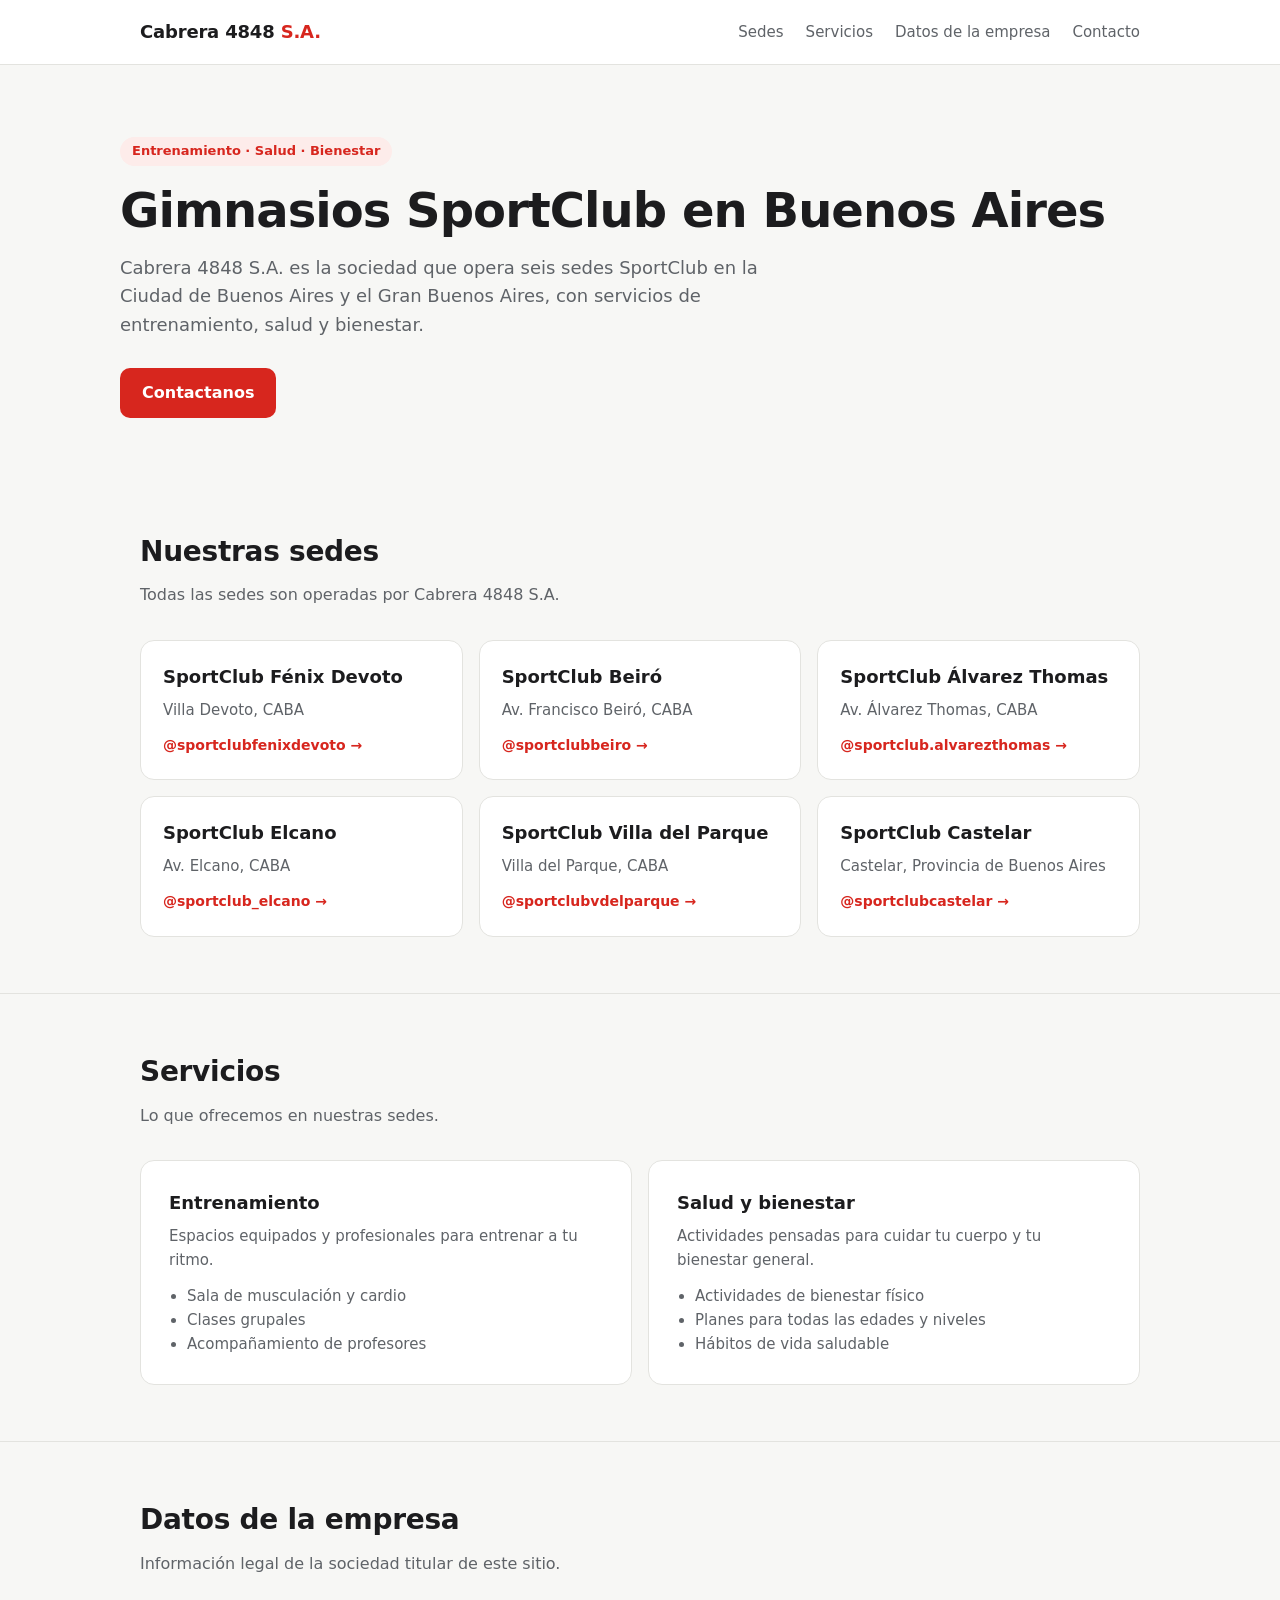
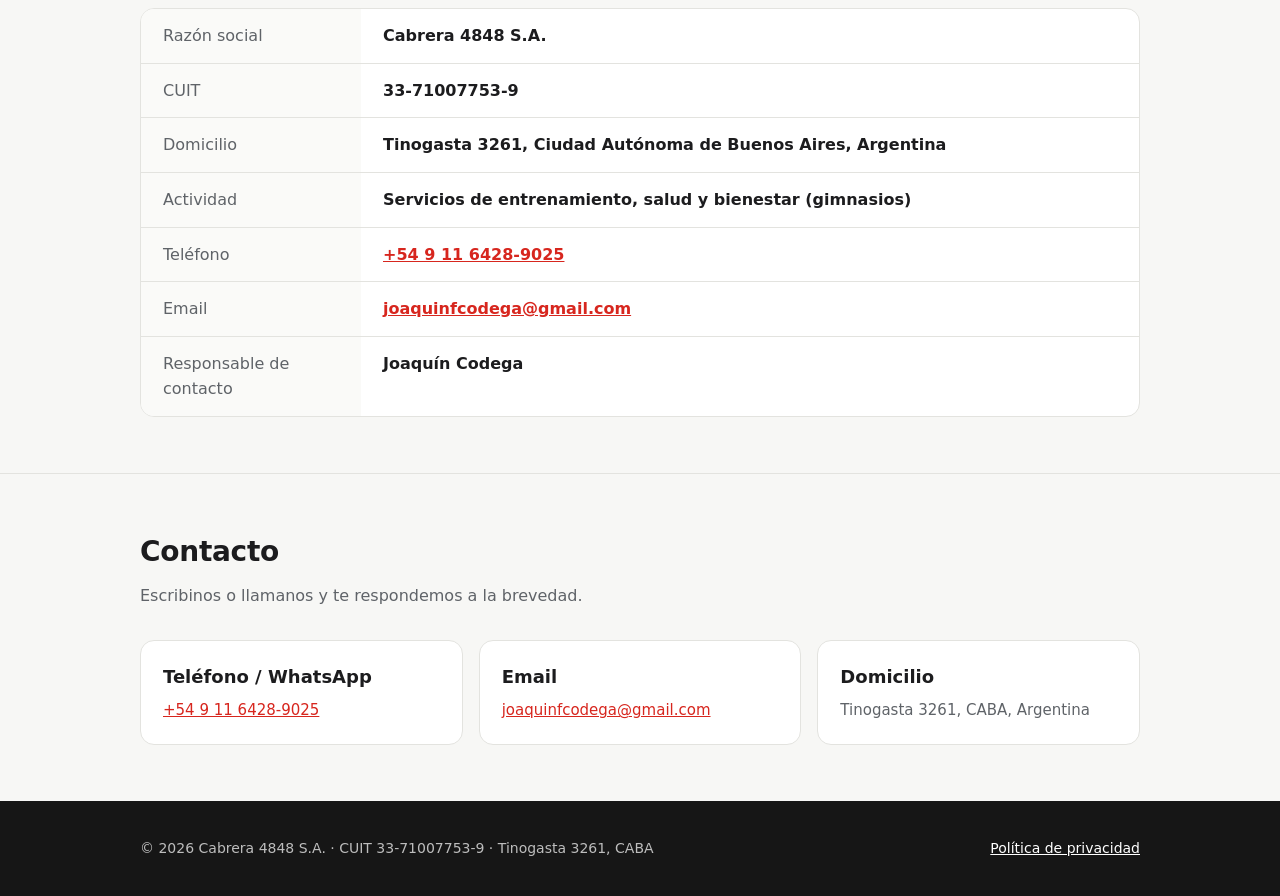
==== index.html @ 889f2b78 "Sitio institucional Cabrera 4848 S.A. Co-Authored-By: Claude Opus 5.5 <noreply@anthropic.com>" ====
<!doctype html>
<html lang="es-AR">
<head>
  <meta charset="utf-8">
  <meta name="viewport" content="width=device-width, initial-scale=1">
  <title>Cabrera 4848 S.A. | Sedes SportClub</title>
  <meta name="description" content="Cabrera 4848 S.A. (CUIT 33-71007753-9) opera sedes SportClub en Buenos Aires: entrenamiento, salud y bienestar.">
  <!-- Acá va la etiqueta de verificación de dominio de Meta:
  <meta name="facebook-domain-verification" content="CODIGO_DE_META" /> -->
  <link rel="stylesheet" href="estilos.css">
</head>
<body>

<header>
  <div class="wrap nav">
    <a class="brand" href="#">Cabrera 4848 <span>S.A.</span></a>
    <ul>
      <li><a href="#sedes">Sedes</a></li>
      <li><a href="#servicios">Servicios</a></li>
      <li><a href="#empresa">Datos de la empresa</a></li>
      <li><a href="#contacto">Contacto</a></li>
    </ul>
  </div>
</header>

<main>
  <div class="wrap hero">
    <span class="tag">Entrenamiento · Salud · Bienestar</span>
    <h1>Gimnasios SportClub en Buenos Aires</h1>
    <p>Cabrera 4848 S.A. es la sociedad que opera seis sedes SportClub en la Ciudad de Buenos Aires y el Gran Buenos Aires, con servicios de entrenamiento, salud y bienestar.</p>
    <a class="btn" href="#contacto">Contactanos</a>
  </div>

  <section id="sedes">
    <div class="wrap">
      <h2>Nuestras sedes</h2>
      <p class="sub">Todas las sedes son operadas por Cabrera 4848 S.A.</p>
      <div class="grid">
        <div class="card">
          <h3>SportClub Fénix Devoto</h3>
          <p>Villa Devoto, CABA</p>
          <a class="ig" href="https://www.instagram.com/sportclubfenixdevoto/" target="_blank" rel="noopener">@sportclubfenixdevoto →</a>
        </div>
        <div class="card">
          <h3>SportClub Beiró</h3>
          <p>Av. Francisco Beiró, CABA</p>
          <a class="ig" href="https://www.instagram.com/sportclubbeiro/" target="_blank" rel="noopener">@sportclubbeiro →</a>
        </div>
        <div class="card">
          <h3>SportClub Álvarez Thomas</h3>
          <p>Av. Álvarez Thomas, CABA</p>
          <a class="ig" href="https://www.instagram.com/sportclub.alvarezthomas/" target="_blank" rel="noopener">@sportclub.alvarezthomas →</a>
        </div>
        <div class="card">
          <h3>SportClub Elcano</h3>
          <p>Av. Elcano, CABA</p>
          <a class="ig" href="https://www.instagram.com/sportclub_elcano/" target="_blank" rel="noopener">@sportclub_elcano →</a>
        </div>
        <div class="card">
          <h3>SportClub Villa del Parque</h3>
          <p>Villa del Parque, CABA</p>
          <a class="ig" href="https://www.instagram.com/sportclubvdelparque/" target="_blank" rel="noopener">@sportclubvdelparque →</a>
        </div>
        <div class="card">
          <h3>SportClub Castelar</h3>
          <p>Castelar, Provincia de Buenos Aires</p>
          <a class="ig" href="https://www.instagram.com/sportclubcastelar/" target="_blank" rel="noopener">@sportclubcastelar →</a>
        </div>
      </div>
    </div>
  </section>

  <section id="servicios">
    <div class="wrap">
      <h2>Servicios</h2>
      <p class="sub">Lo que ofrecemos en nuestras sedes.</p>
      <div class="grid services">
        <div class="card">
          <h3>Entrenamiento</h3>
          <p>Espacios equipados y profesionales para entrenar a tu ritmo.</p>
          <ul>
            <li>Sala de musculación y cardio</li>
            <li>Clases grupales</li>
            <li>Acompañamiento de profesores</li>
          </ul>
        </div>
        <div class="card">
          <h3>Salud y bienestar</h3>
          <p>Actividades pensadas para cuidar tu cuerpo y tu bienestar general.</p>
          <ul>
            <li>Actividades de bienestar físico</li>
            <li>Planes para todas las edades y niveles</li>
            <li>Hábitos de vida saludable</li>
          </ul>
        </div>
      </div>
    </div>
  </section>

  <section id="empresa">
    <div class="wrap">
      <h2>Datos de la empresa</h2>
      <p class="sub">Información legal de la sociedad titular de este sitio.</p>
      <div class="datos">
        <dl>
          <dt>Razón social</dt>
          <dd>Cabrera 4848 S.A.</dd>
          <dt>CUIT</dt>
          <dd>33-71007753-9</dd>
          <dt>Domicilio</dt>
          <dd>Tinogasta 3261, Ciudad Autónoma de Buenos Aires, Argentina</dd>
          <dt>Actividad</dt>
          <dd>Servicios de entrenamiento, salud y bienestar (gimnasios)</dd>
          <dt>Teléfono</dt>
          <dd><a href="tel:+5491164289025">+54 9 11 6428-9025</a></dd>
          <dt>Email</dt>
          <dd><a href="mailto:joaquinfcodega@gmail.com">joaquinfcodega@gmail.com</a></dd>
          <dt>Responsable de contacto</dt>
          <dd>Joaquín Codega</dd>
        </dl>
      </div>
    </div>
  </section>

  <section id="contacto">
    <div class="wrap">
      <h2>Contacto</h2>
      <p class="sub">Escribinos o llamanos y te respondemos a la brevedad.</p>
      <div class="grid">
        <div class="card">
          <h3>Teléfono / WhatsApp</h3>
          <p><a href="tel:+5491164289025">+54 9 11 6428-9025</a></p>
        </div>
        <div class="card">
          <h3>Email</h3>
          <p><a href="mailto:joaquinfcodega@gmail.com">joaquinfcodega@gmail.com</a></p>
        </div>
        <div class="card">
          <h3>Domicilio</h3>
          <p>Tinogasta 3261, CABA, Argentina</p>
        </div>
      </div>
    </div>
  </section>
</main>

<footer>
  <div class="wrap row">
    <div>© <span id="y">2026</span> Cabrera 4848 S.A. · CUIT 33-71007753-9 · Tinogasta 3261, CABA</div>
    <div><a href="privacidad.html">Política de privacidad</a></div>
  </div>
</footer>

<script>document.getElementById('y').textContent = new Date().getFullYear();</script>
</body>
</html>
---- estilos.css ----
:root {
  --bg: #f7f7f5;
  --surface: #ffffff;
  --text: #1c1c1e;
  --muted: #5f6368;
  --line: #e3e3df;
  --accent: #d7261e;
  --accent-soft: #fdecea;
  --radius: 14px;
}

* { box-sizing: border-box; }

html { scroll-behavior: smooth; }

body {
  margin: 0;
  background: var(--bg);
  color: var(--text);
  font-family: "Inter", system-ui, -apple-system, "Segoe UI", Roboto, sans-serif;
  font-size: 16px;
  line-height: 1.6;
}

a { color: var(--accent); }

.wrap { max-width: 1040px; margin: 0 auto; padding: 0 20px; }

/* Header */
header {
  background: var(--surface);
  border-bottom: 1px solid var(--line);
  position: sticky; top: 0; z-index: 10;
}
.nav { display: flex; align-items: center; justify-content: space-between; height: 64px; gap: 16px; }
.brand { font-weight: 800; font-size: 18px; color: var(--text); text-decoration: none; letter-spacing: -0.01em; }
.brand span { color: var(--accent); }
.nav ul { list-style: none; display: flex; gap: 22px; margin: 0; padding: 0; }
.nav ul a { color: var(--muted); text-decoration: none; font-size: 15px; font-weight: 500; }
.nav ul a:hover { color: var(--text); }

/* Hero */
.hero { padding: 72px 0 56px; }
.hero .tag {
  display: inline-block; background: var(--accent-soft); color: var(--accent);
  font-size: 13px; font-weight: 600; padding: 4px 12px; border-radius: 99px; margin-bottom: 18px;
}
.hero h1 { font-size: clamp(32px, 5vw, 48px); line-height: 1.12; margin: 0 0 16px; letter-spacing: -0.02em; }
.hero p { font-size: 18px; color: var(--muted); max-width: 640px; margin: 0 0 28px; }
.btn {
  display: inline-block; background: var(--accent); color: #fff; text-decoration: none;
  padding: 12px 22px; border-radius: 10px; font-weight: 600;
}
.btn:hover { filter: brightness(0.92); }

/* Sections */
section { padding: 56px 0; scroll-margin-top: 64px; }
section + section { border-top: 1px solid var(--line); }
h2 { font-size: 28px; margin: 0 0 8px; letter-spacing: -0.01em; }
.sub { color: var(--muted); margin: 0 0 32px; }

.grid { display: grid; gap: 16px; grid-template-columns: repeat(auto-fill, minmax(280px, 1fr)); }
.card {
  background: var(--surface); border: 1px solid var(--line); border-radius: var(--radius);
  padding: 22px;
}
.card h3 { margin: 0 0 6px; font-size: 18px; }
.card p { margin: 0; color: var(--muted); font-size: 15px; }
.card a.ig { display: inline-block; margin-top: 12px; font-size: 14px; font-weight: 600; text-decoration: none; }

.services { grid-template-columns: repeat(auto-fit, minmax(300px, 1fr)); }
.services .card { padding: 28px; }
.services ul { margin: 12px 0 0; padding-left: 18px; color: var(--muted); font-size: 15px; }

/* Datos de la empresa */
.datos {
  background: var(--surface); border: 1px solid var(--line); border-radius: var(--radius);
  overflow: hidden;
}
.datos dl { margin: 0; display: grid; grid-template-columns: 220px 1fr; }
.datos dt, .datos dd { margin: 0; padding: 14px 22px; border-bottom: 1px solid var(--line); }
.datos dt { color: var(--muted); font-weight: 500; background: #fafaf8; }
.datos dd { font-weight: 600; word-break: break-word; }
.datos dl > :nth-last-child(-n+2) { border-bottom: 0; }

/* Footer */
footer { background: #161616; color: #bdbdbd; padding: 36px 0; font-size: 14px; }
footer a { color: #fff; }
footer .row { display: flex; flex-wrap: wrap; gap: 12px 32px; justify-content: space-between; }

/* Legal page */
.legal { max-width: 760px; padding: 56px 20px; }
.legal h1 { font-size: 32px; margin: 0 0 6px; }
.legal h2 { font-size: 20px; margin: 32px 0 8px; }
.legal p, .legal li { color: #333; }

@media (max-width: 640px) {
  .nav ul { display: none; }
  .hero { padding: 48px 0 40px; }
  .datos dl { grid-template-columns: 1fr; }
  .datos dt { border-bottom: 0; padding-bottom: 2px; background: none; }
  .datos dd { padding-top: 0; }
}
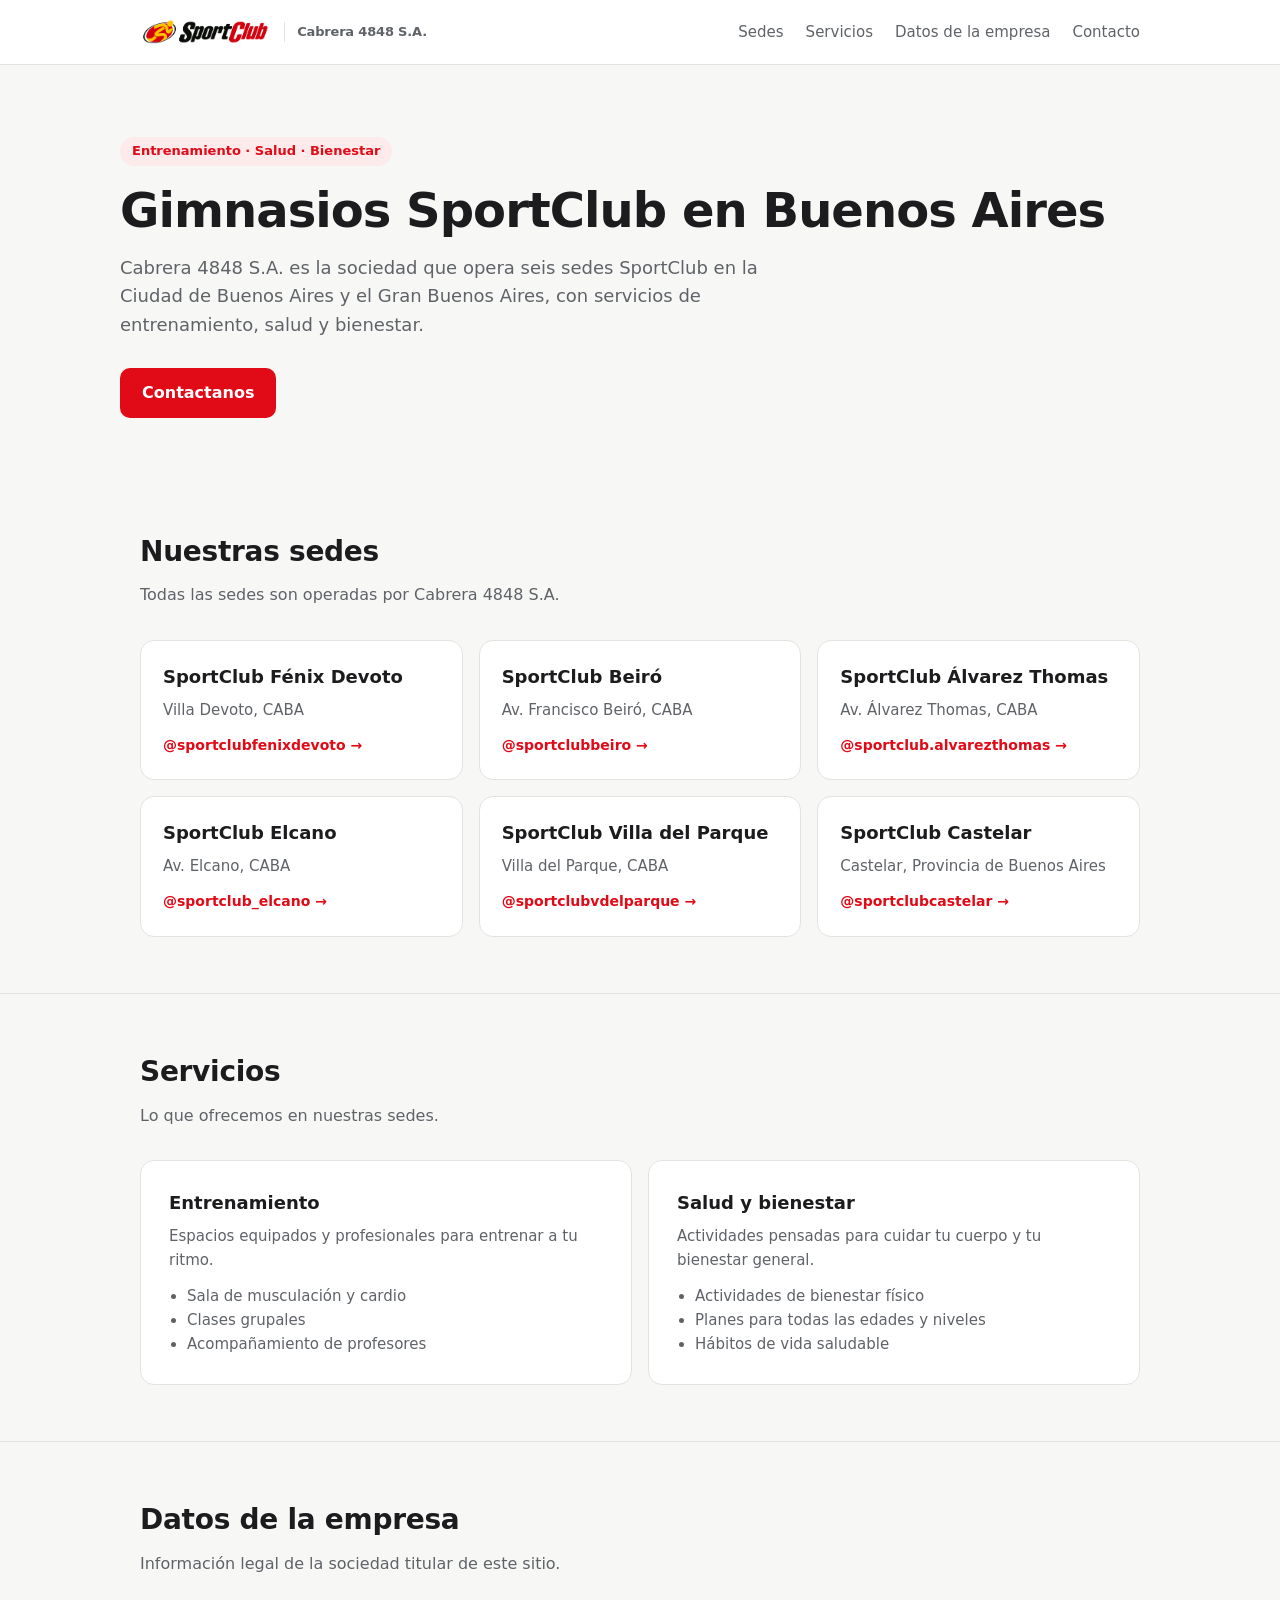
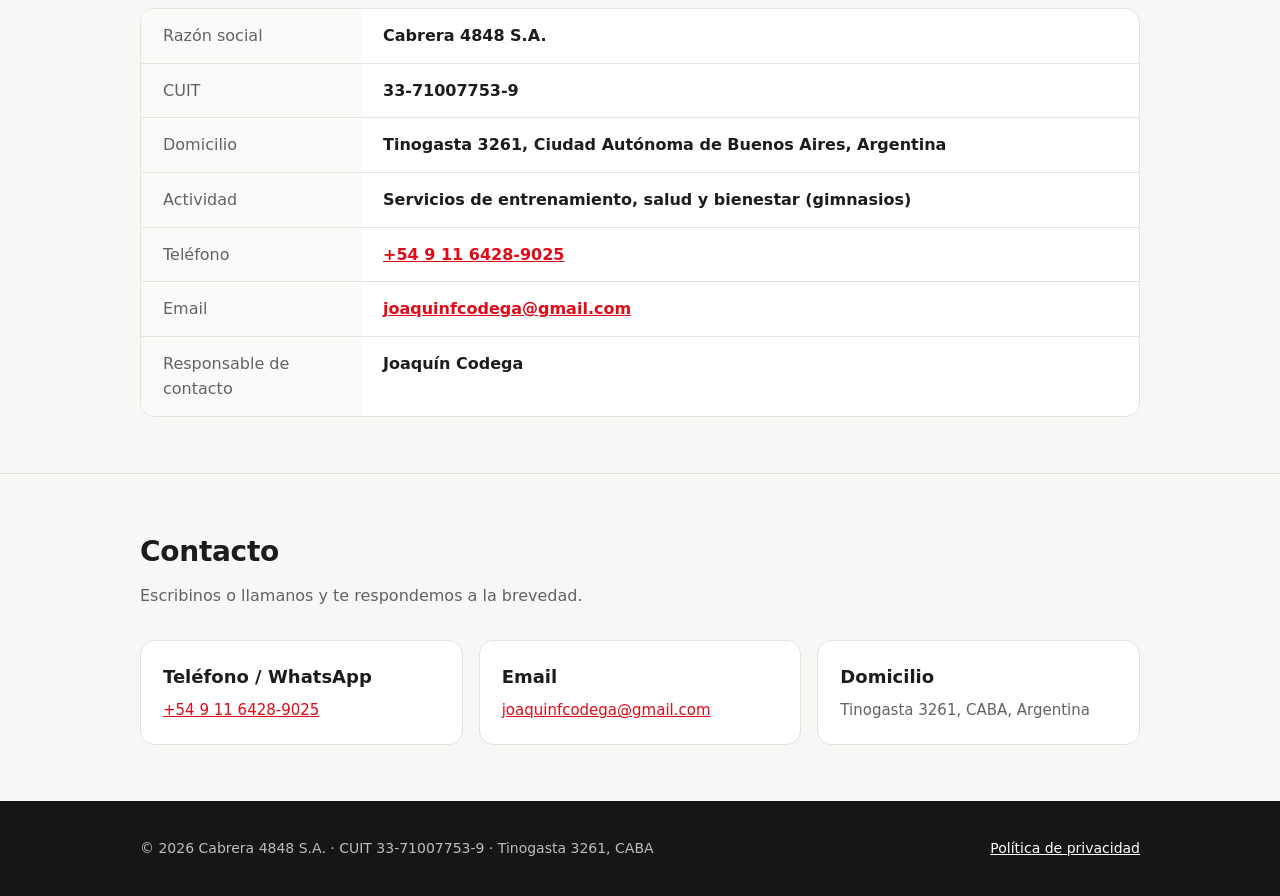
==== commit 2e58114b: "Agregar logo SportClub Co-Authored-By: Claude Opus 5.5 <noreply@anthropic.com>" ====
--- a/index.html
+++ b/index.html
@@ -13,7 +13,7 @@
 
 <header>
   <div class="wrap nav">
-    <a class="brand" href="#">Cabrera 4848 <span>S.A.</span></a>
+    <a class="brand" href="#"><img src="logo.png" alt="SportClub" width="150" height="50"><small>Cabrera 4848 S.A.</small></a>
     <ul>
       <li><a href="#sedes">Sedes</a></li>
       <li><a href="#servicios">Servicios</a></li>
--- a/estilos.css
+++ b/estilos.css
@@ -4,8 +4,8 @@
   --text: #1c1c1e;
   --muted: #5f6368;
   --line: #e3e3df;
-  --accent: #d7261e;
-  --accent-soft: #fdecea;
+  --accent: #e10a17;
+  --accent-soft: #fdeaeb;
   --radius: 14px;
 }
 
@@ -34,8 +34,12 @@
 }
 .nav { display: flex; align-items: center; justify-content: space-between; height: 64px; gap: 16px; }
 .brand { font-weight: 800; font-size: 18px; color: var(--text); text-decoration: none; letter-spacing: -0.01em; }
-.brand span { color: var(--accent); }
+.brand { display: flex; align-items: center; gap: 12px; }
+.brand img { height: 44px; width: auto; display: block; }
+.brand small { font-size: 13px; font-weight: 600; color: var(--muted); border-left: 1px solid var(--line); padding-left: 12px; }
 .nav ul { list-style: none; display: flex; gap: 22px; margin: 0; padding: 0; }
+.brand small, .nav ul a { white-space: nowrap; }
+@media (max-width: 860px) { .nav ul { display: none; } }
 .nav ul a { color: var(--muted); text-decoration: none; font-size: 15px; font-weight: 500; }
 .nav ul a:hover { color: var(--text); }
 
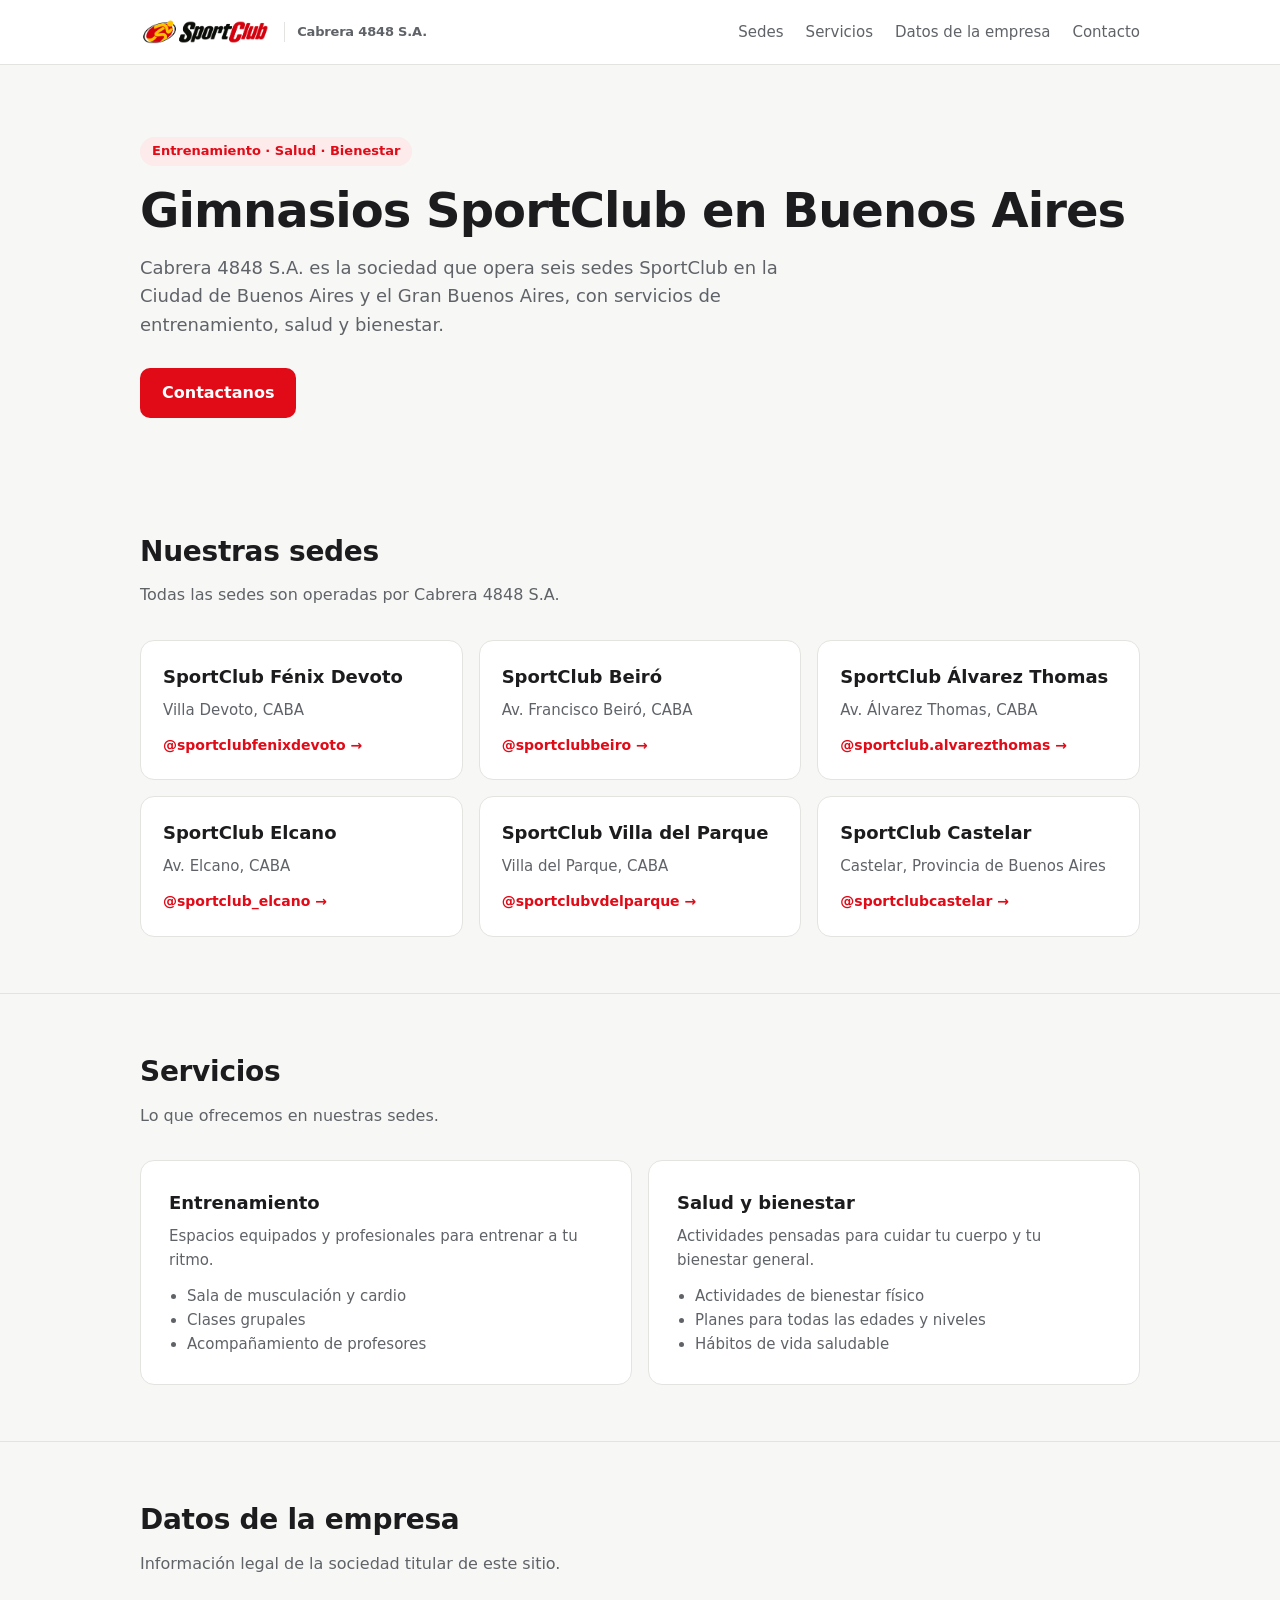
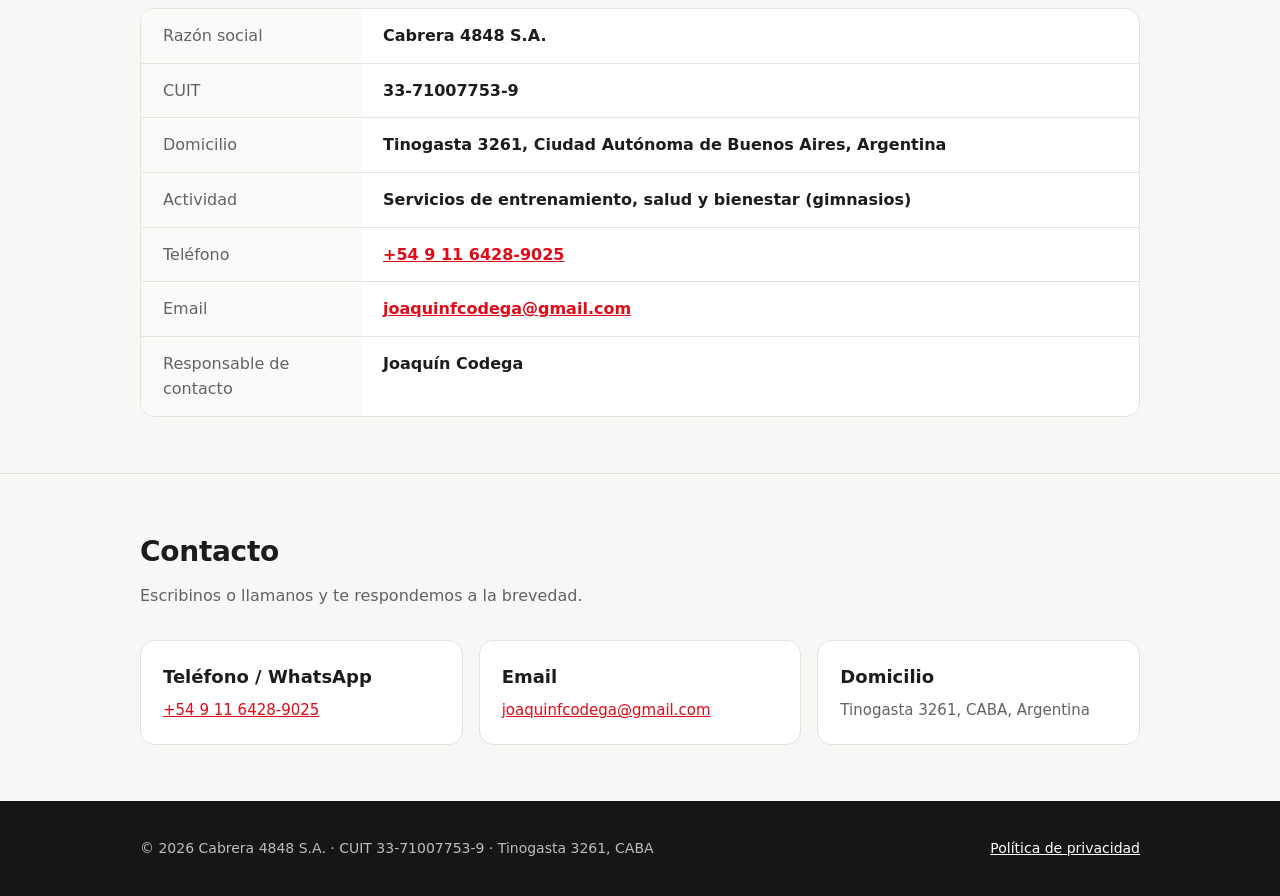
==== commit e5f17c12: "Agregar verificación de dominio de Meta Co-Authored-By: Claude Opus 5.5 <noreply@anthropic.com>" ====
--- a/index.html
+++ b/index.html
@@ -5,8 +5,7 @@
   <meta name="viewport" content="width=device-width, initial-scale=1">
   <title>Cabrera 4848 S.A. | Sedes SportClub</title>
   <meta name="description" content="Cabrera 4848 S.A. (CUIT 33-71007753-9) opera sedes SportClub en Buenos Aires: entrenamiento, salud y bienestar.">
-  <!-- Acá va la etiqueta de verificación de dominio de Meta:
-  <meta name="facebook-domain-verification" content="CODIGO_DE_META" /> -->
+  <meta name="facebook-domain-verification" content="cndh9i7ex3u5gtf15tgm8srk93vjff" />
   <link rel="stylesheet" href="estilos.css">
 </head>
 <body>
--- a/estilos.css
+++ b/estilos.css
@@ -44,7 +44,7 @@
 .nav ul a:hover { color: var(--text); }
 
 /* Hero */
-.hero { padding: 72px 0 56px; }
+.hero { padding-top: 72px; padding-bottom: 56px; }
 .hero .tag {
   display: inline-block; background: var(--accent-soft); color: var(--accent);
   font-size: 13px; font-weight: 600; padding: 4px 12px; border-radius: 99px; margin-bottom: 18px;
@@ -100,7 +100,7 @@
 
 @media (max-width: 640px) {
   .nav ul { display: none; }
-  .hero { padding: 48px 0 40px; }
+  .hero { padding-top: 48px; padding-bottom: 40px; }
   .datos dl { grid-template-columns: 1fr; }
   .datos dt { border-bottom: 0; padding-bottom: 2px; background: none; }
   .datos dd { padding-top: 0; }
